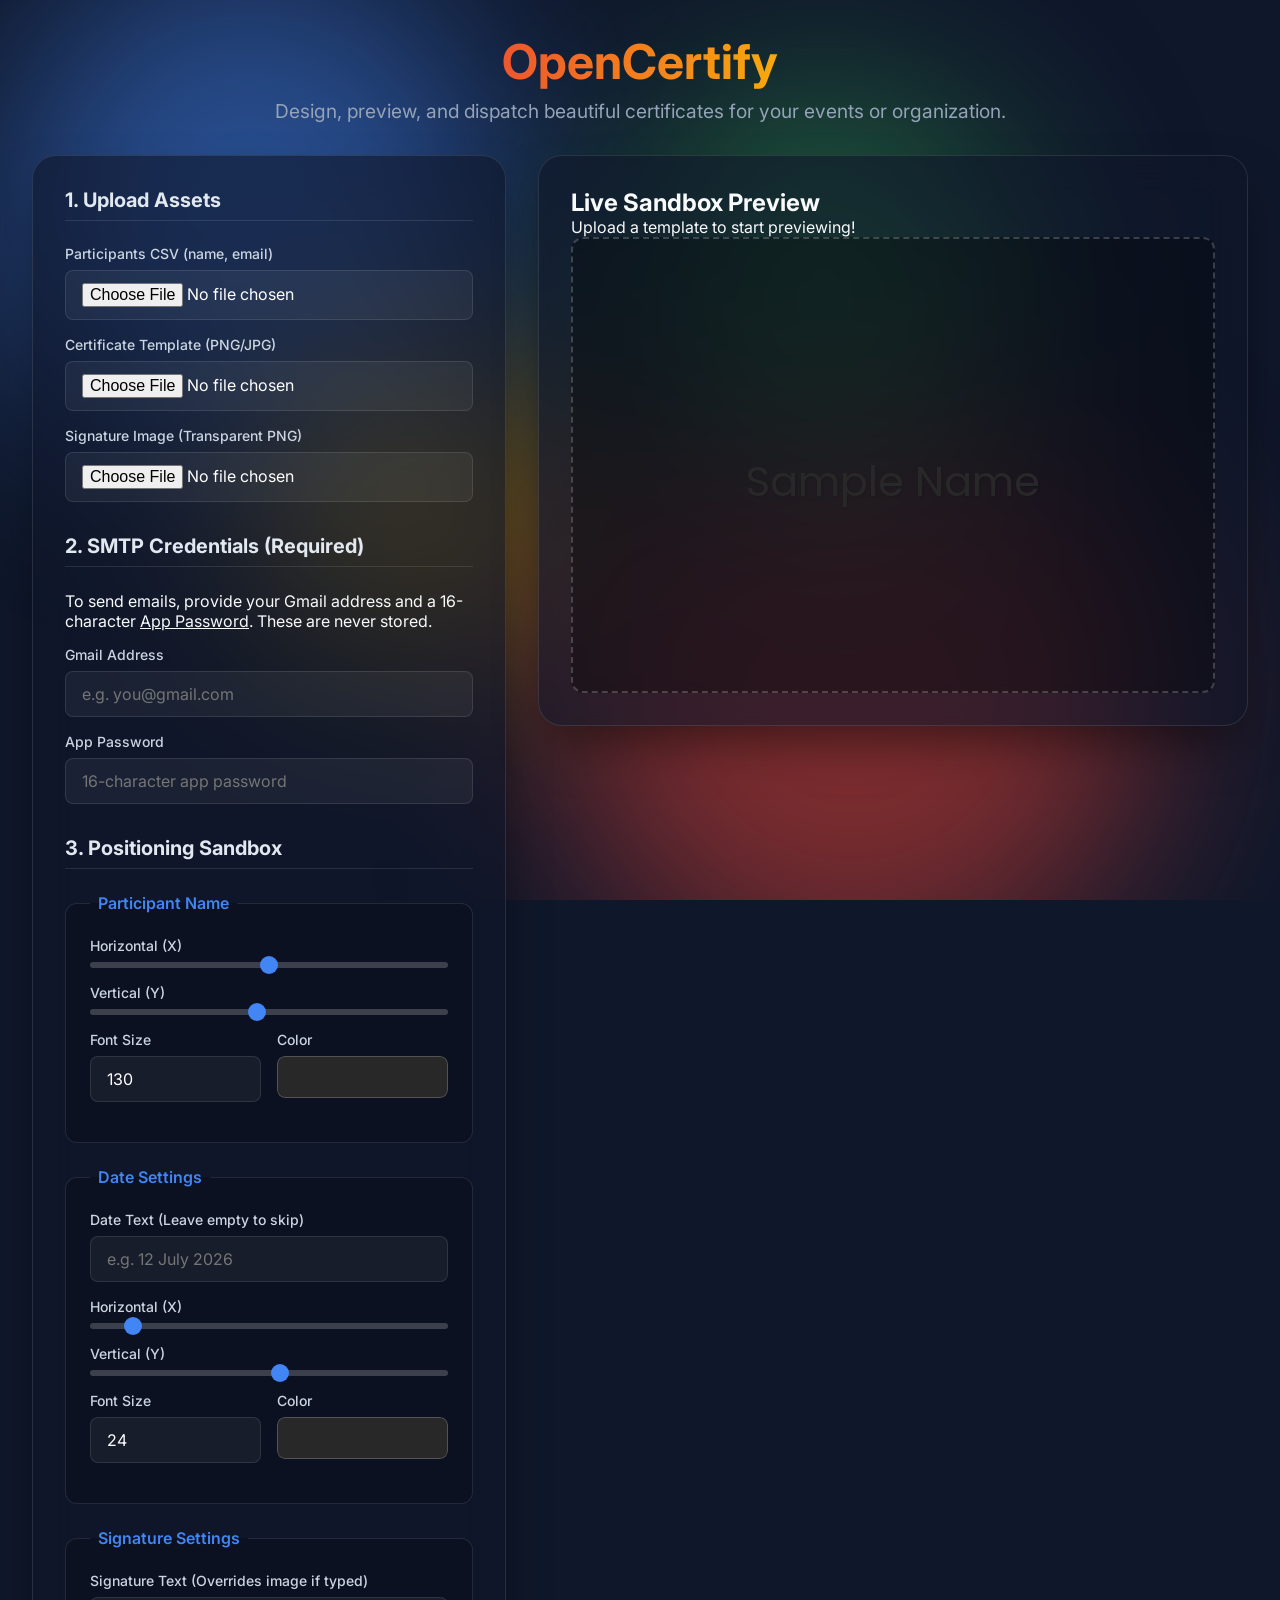
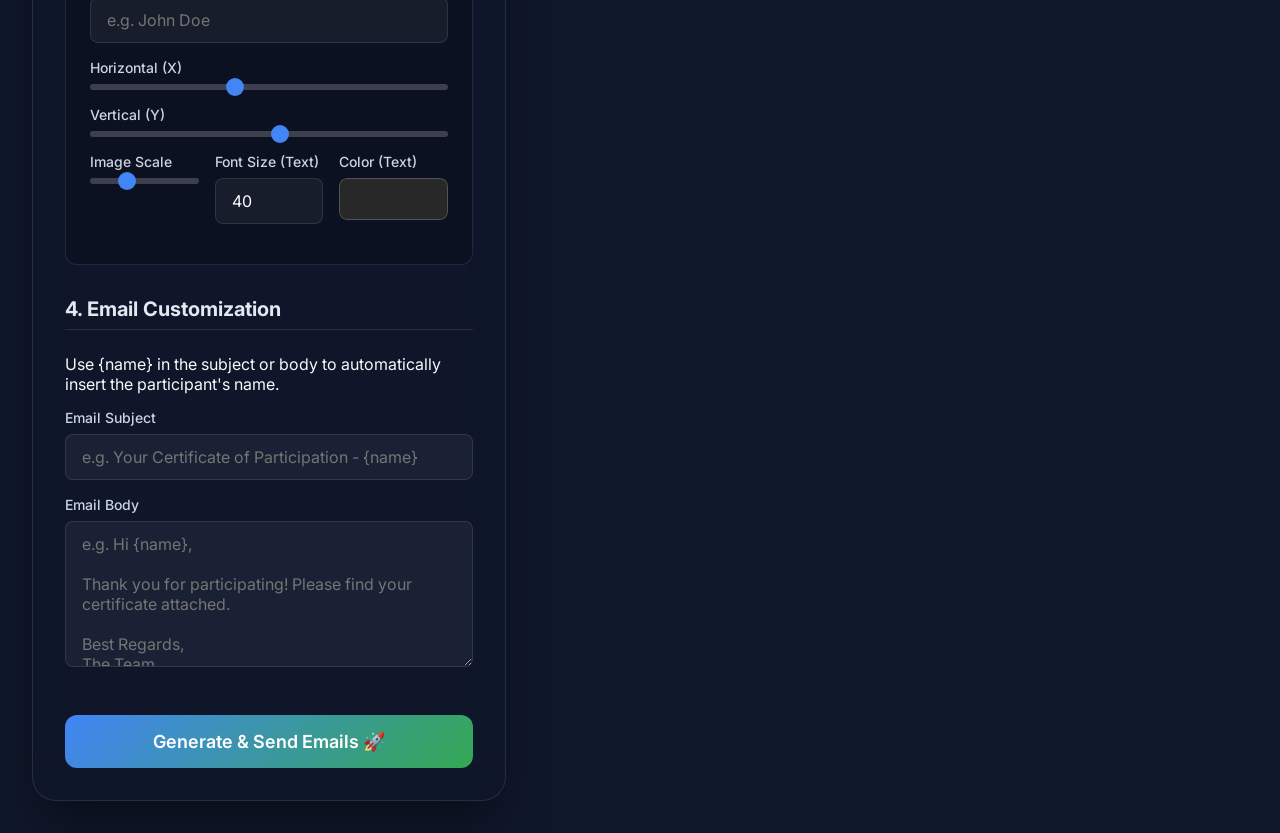
==== static/index.html @ 5f67dcef "Initial commit: OpenCertify SaaS fully responsive and secure" ====
<!DOCTYPE html>
<html lang="en">
<head>
    <meta charset="UTF-8">
    <meta name="viewport" content="width=device-width, initial-scale=1.0">
    <title>OpenCertify</title>
    <link rel="stylesheet" href="style.css?v=4">
    <link href="https://fonts.googleapis.com/css2?family=Inter:wght@300;400;600;700&family=Poppins:ital,wght@1,600&display=swap" rel="stylesheet">
</head>
<body>
    <div class="background-decor">
        <div class="blob blob-1"></div>
        <div class="blob blob-2"></div>
        <div class="blob blob-3"></div>
        <div class="blob blob-4"></div>
    </div>

    <main class="app-container">
        <header class="app-header">
            <h1>OpenCertify</h1>
            <p>Design, preview, and dispatch beautiful certificates for your events or organization.</p>
        </header>

        <div class="layout-grid">
            <!-- Left Column: Controls -->
            <div class="glass-panel controls-panel">
                <form id="certForm">
                    <div class="form-section">
                        <h2>1. Upload Assets</h2>
                        <div class="input-group">
                            <label for="csvFile">Participants CSV (name, email)</label>
                            <input type="file" id="csvFile" name="csvFile" accept=".csv" required>
                        </div>
                        <div class="input-group">
                            <label for="templateFile">Certificate Template (PNG/JPG)</label>
                            <input type="file" id="templateFile" name="templateFile" accept="image/*" required>
                        </div>
                        <div class="input-group">
                            <label for="signatureFile">Signature Image (Transparent PNG)</label>
                            <input type="file" id="signatureFile" name="signatureFile" accept="image/*">
                        </div>
                    </div>

                    <div class="form-section config-section">
                        <h2>2. SMTP Credentials (Required)</h2>
                        <p class="preview-hint" style="margin-bottom: 15px;">To send emails, provide your Gmail address and a 16-character <a href="https://myaccount.google.com/apppasswords" target="_blank" style="color:var(--primary);">App Password</a>. These are never stored.</p>
                        <div class="input-group">
                            <label for="smtpEmail">Gmail Address</label>
                            <input type="email" id="smtpEmail" name="smtpEmail" placeholder="e.g. you@gmail.com" required>
                        </div>
                        <div class="input-group">
                            <label for="smtpPassword">App Password</label>
                            <input type="password" id="smtpPassword" name="smtpPassword" placeholder="16-character app password" required>
                        </div>
                    </div>

                    <div class="form-section config-section">
                        <h2>3. Positioning Sandbox</h2>
                        
                        <!-- Name Settings -->
                        <fieldset>
                            <legend>Participant Name</legend>
                            <div class="slider-group">
                                <label>Horizontal (X)</label>
                                <input type="range" id="nameX" name="nameX" min="0" max="2000" value="1000">
                            </div>
                            <div class="slider-group">
                                <label>Vertical (Y)</label>
                                <input type="range" id="nameY" name="nameY" min="0" max="1500" value="700">
                            </div>
                            <div class="row">
                                <div class="input-group sm">
                                    <label>Font Size</label>
                                    <input type="number" id="nameFontSize" name="nameFontSize" value="130" min="1">
                                </div>
                                <div class="input-group sm">
                                    <label>Color</label>
                                    <input type="color" id="nameColor" name="nameColor" value="#282828">
                                </div>
                            </div>
                        </fieldset>

                        <!-- Date Settings -->
                        <fieldset>
                            <legend>Date Settings</legend>
                            <div class="input-group">
                                <label>Date Text (Leave empty to skip)</label>
                                <input type="text" id="dateText" name="dateText" placeholder="e.g. 12 July 2026">
                            </div>
                            <div class="slider-group">
                                <label>Horizontal (X)</label>
                                <input type="range" id="dateX" name="dateX" min="0" max="2000" value="200">
                            </div>
                            <div class="slider-group">
                                <label>Vertical (Y)</label>
                                <input type="range" id="dateY" name="dateY" min="0" max="1500" value="800">
                            </div>
                            <div class="row">
                                <div class="input-group sm">
                                    <label>Font Size</label>
                                    <input type="number" id="dateFontSize" name="dateFontSize" value="24" min="1">
                                </div>
                                <div class="input-group sm">
                                    <label>Color</label>
                                    <input type="color" id="dateColor" name="dateColor" value="#282828">
                                </div>
                            </div>
                        </fieldset>

                        <!-- Signature Settings -->
                        <fieldset>
                            <legend>Signature Settings</legend>
                            <div class="input-group">
                                <label>Signature Text (Overrides image if typed)</label>
                                <input type="text" id="sigText" name="sigText" placeholder="e.g. John Doe">
                            </div>
                            <div class="slider-group">
                                <label>Horizontal (X)</label>
                                <input type="range" id="sigX" name="sigX" min="0" max="2000" value="800">
                            </div>
                            <div class="slider-group">
                                <label>Vertical (Y)</label>
                                <input type="range" id="sigY" name="sigY" min="0" max="1500" value="800">
                            </div>
                            <div class="row">
                                <div class="input-group sm">
                                    <label>Image Scale</label>
                                    <input type="range" id="sigScale" name="sigScale" min="0.1" max="3" step="0.1" value="1.0">
                                </div>
                                <div class="input-group sm">
                                    <label>Font Size (Text)</label>
                                    <input type="number" id="sigFontSize" name="sigFontSize" value="40" min="1">
                                </div>
                                <div class="input-group sm">
                                    <label>Color (Text)</label>
                                    <input type="color" id="sigColor" name="sigColor" value="#282828">
                                </div>
                            </div>
                        </fieldset>
                    </div>

                    <div class="form-section config-section">
                        <h2>4. Email Customization</h2>
                        <p class="preview-hint" style="margin-bottom: 15px;">Use <code>{name}</code> in the subject or body to automatically insert the participant's name.</p>
                        <div class="input-group">
                            <label for="emailSubject">Email Subject</label>
                            <input type="text" id="emailSubject" name="emailSubject" placeholder="e.g. Your Certificate of Participation - {name}" required>
                        </div>
                        <div class="input-group">
                            <label for="emailBody">Email Body</label>
                            <textarea id="emailBody" name="emailBody" rows="6" placeholder="e.g. Hi {name},&#10;&#10;Thank you for participating! Please find your certificate attached.&#10;&#10;Best Regards,&#10;The Team" required style="background: rgba(255, 255, 255, 0.05); border: 1px solid rgba(255, 255, 255, 0.1); color: #fff; padding: 0.75rem 1rem; border-radius: 8px; font-size: 1rem; width: 100%; resize: vertical;"></textarea>
                        </div>
                    </div>

                    <button type="submit" class="submit-btn">Generate & Send Emails 🚀</button>
                </form>

                <div id="progressContainer" class="hidden">
                    <h3>Terminal Output</h3>
                    <div id="terminal"></div>
                </div>
            </div>

            <!-- Right Column: Sandbox Preview -->
            <div class="glass-panel preview-panel">
                <h2>Live Sandbox Preview</h2>
                <p class="preview-hint">Upload a template to start previewing!</p>
                <div class="sandbox-container" id="sandboxContainer">
                    <img id="previewImage" src="" alt="Certificate Template">
                    <div id="previewName" class="preview-element">Sample Name</div>
                    <div id="previewDate" class="preview-element hidden">12 July 2026</div>
                    <img id="previewSignature" class="preview-element hidden" src="" alt="Signature">
                    <div id="previewSigText" class="preview-element hidden">John Doe</div>
                </div>
            </div>
        </div>
    </main>

    <script src="script.js?v=2"></script>
</body>
</html>
---- static/style.css ----
:root {
    --bg-color: #0f172a;
    --text-color: #f8fafc;
    --glass-bg: rgba(15, 23, 42, 0.6);
    --glass-border: rgba(255, 255, 255, 0.1);
    /* Vibrant Google-inspired colors */
    --google-blue: #4285F4;
    --google-red: #EA4335;
    --google-yellow: #FBBC05;
    --google-green: #34A853;
}

* {
    box-sizing: border-box;
    margin: 0;
    padding: 0;
    font-family: 'Inter', sans-serif;
}

html, body {
    overflow-x: hidden;
    max-width: 100%;
}

body {
    background-color: var(--bg-color);
    color: var(--text-color);
    min-height: 100vh;
    padding: 2rem;
    position: relative;
    overflow-x: hidden;
}

/* Dynamic Background Blobs */
.background-decor {
    position: fixed;
    top: 0;
    left: 0;
    width: 100%;
    height: 100%;
    overflow: hidden;
    z-index: -1;
}

.blob {
    position: absolute;
    filter: blur(100px);
    border-radius: 50%;
    opacity: 0.5;
    animation: float 12s ease-in-out infinite alternate;
}

.blob-1 { top: -5%; left: 0%; width: 500px; height: 500px; background: var(--google-blue); }
.blob-2 { bottom: -10%; right: 10%; width: 600px; height: 600px; background: var(--google-red); animation-delay: -3s; }
.blob-3 { top: 40%; left: 20%; width: 300px; height: 300px; background: var(--google-yellow); animation-delay: -6s; }
.blob-4 { top: 10%; right: 20%; width: 400px; height: 400px; background: var(--google-green); animation-delay: -9s; }

@keyframes float {
    0% { transform: translate(0, 0) scale(1); }
    100% { transform: translate(60px, 60px) scale(1.1); }
}

.app-container {
    max-width: 1600px;
    margin: 0 auto;
}

.app-header {
    text-align: center;
    margin-bottom: 2rem;
}

.app-header h1 {
    font-size: 3rem;
    font-weight: 700;
    margin-bottom: 0.5rem;
    background: linear-gradient(90deg, var(--google-blue), var(--google-red), var(--google-yellow), var(--google-green));
    -webkit-background-clip: text;
    -webkit-text-fill-color: transparent;
}

.app-header p {
    color: #94a3b8;
    font-size: 1.2rem;
}

.layout-grid {
    display: grid;
    grid-template-columns: 1fr 1.5fr;
    gap: 2rem;
    align-items: start;
}

@media (max-width: 1024px) {
    .layout-grid {
        grid-template-columns: 1fr;
    }
}

.glass-panel {
    background: var(--glass-bg);
    backdrop-filter: blur(20px);
    -webkit-backdrop-filter: blur(20px);
    border: 1px solid var(--glass-border);
    border-radius: 24px;
    padding: 2rem;
    box-shadow: 0 25px 50px -12px rgba(0, 0, 0, 0.5);
}

.form-section {
    margin-bottom: 2rem;
}

.form-section h2 {
    font-size: 1.25rem;
    margin-bottom: 1.5rem;
    color: #e2e8f0;
    border-bottom: 1px solid rgba(255, 255, 255, 0.1);
    padding-bottom: 0.5rem;
}

fieldset {
    border: 1px solid rgba(255, 255, 255, 0.1);
    border-radius: 12px;
    padding: 1.5rem;
    margin-bottom: 1.5rem;
    background: rgba(0,0,0,0.2);
}

legend {
    font-weight: 600;
    color: var(--google-blue);
    padding: 0 0.5rem;
}

.row { display: flex; gap: 1rem; margin-bottom: 1rem; }
.input-group { display: flex; flex-direction: column; margin-bottom: 1rem; }
.input-group.sm { flex: 1; margin-bottom: 0; }

label {
    font-size: 0.875rem;
    color: #cbd5e1;
    margin-bottom: 0.5rem;
    font-weight: 500;
}

input[type="text"], input[type="number"], input[type="file"], input[type="email"], input[type="password"], textarea {
    background: rgba(255, 255, 255, 0.05);
    border: 1px solid rgba(255, 255, 255, 0.1);
    color: #fff;
    padding: 0.75rem 1rem;
    border-radius: 8px;
    font-size: 1rem;
    transition: border-color 0.3s ease;
    width: 100%;
    max-width: 100%;
}

input:focus {
    outline: none;
    border-color: var(--google-blue);
}

/* Sliders */
.slider-group {
    display: flex;
    flex-direction: column;
    margin-bottom: 1rem;
}
input[type="range"] {
    -webkit-appearance: none;
    width: 100%;
    height: 6px;
    background: rgba(255, 255, 255, 0.2);
    border-radius: 3px;
    outline: none;
}
input[type="range"]::-webkit-slider-thumb {
    -webkit-appearance: none;
    appearance: none;
    width: 18px;
    height: 18px;
    border-radius: 50%;
    background: var(--google-blue);
    cursor: pointer;
    transition: transform 0.1s;
}
input[type="range"]::-webkit-slider-thumb:hover {
    transform: scale(1.2);
    background: var(--google-red);
}

input[type="color"] {
    background: none; border: none; width: 100%; height: 42px; cursor: pointer; border-radius: 8px;
}
input[type="color"]::-webkit-color-swatch-wrapper { padding: 0; }
input[type="color"]::-webkit-color-swatch { border: 1px solid rgba(255,255,255,0.2); border-radius: 8px; }

.submit-btn {
    width: 100%;
    background: linear-gradient(135deg, var(--google-blue), var(--google-green));
    color: white;
    border: none;
    padding: 1rem;
    font-size: 1.125rem;
    font-weight: 600;
    border-radius: 12px;
    cursor: pointer;
    transition: transform 0.2s, box-shadow 0.2s;
    margin-top: 1rem;
}

.submit-btn:hover {
    transform: translateY(-2px);
    box-shadow: 0 10px 20px -10px var(--google-blue);
}

/* Sandbox Preview Styling */
.preview-panel {
    display: flex;
    flex-direction: column;
}

.sandbox-container {
    position: relative;
    width: 100%;
    aspect-ratio: 1.414 / 1; /* standard A4 landscape approx */
    background: rgba(0, 0, 0, 0.3);
    border: 2px dashed rgba(255,255,255,0.2);
    border-radius: 12px;
    overflow: hidden;
    display: flex;
    justify-content: center;
    align-items: center;
}

.sandbox-container img#previewImage {
    width: 100%;
    height: 100%;
    object-fit: contain;
    position: absolute;
    top: 0;
    left: 0;
    z-index: 1;
}

/* Hide broken image icon when src is empty */
img[src=""] {
    display: none !important;
}

.preview-element {
    position: absolute;
    z-index: 10;
    font-family: 'Poppins', sans-serif;
    white-space: nowrap;
    text-shadow: 1px 1px 2px rgba(0,0,0,0.1);
    transform-origin: top left;
    /* transition removed to allow instant drag/slide feel */
}

.hidden { display: none !important; }

/* Terminal */
#progressContainer {
    margin-top: 2rem;
    background: #000;
    border-radius: 12px;
    padding: 1.5rem;
    border: 1px solid #333;
}
#progressContainer h3 { color: var(--google-green); margin-bottom: 1rem; font-family: monospace; }
#terminal { font-family: monospace; color: #a7f3d0; font-size: 0.9rem; line-height: 1.5; max-height: 250px; overflow-y: auto; white-space: pre-wrap; }
.log-entry { margin-bottom: 0.25rem; animation: fade-in 0.3s ease-out; }

/* Mobile Responsiveness Enhancements */
@media (max-width: 768px) {
    body {
        padding: 1rem;
    }
    .app-header h1 {
        font-size: 2.2rem;
    }
    .app-header p {
        font-size: 1rem;
    }
    .row {
        flex-direction: column;
        gap: 0.5rem;
    }
    .glass-panel {
        padding: 1.5rem;
    }
    .sandbox-container {
        border-radius: 8px;
    }
    .submit-btn {
        padding: 0.8rem;
        font-size: 1rem;
    }
}
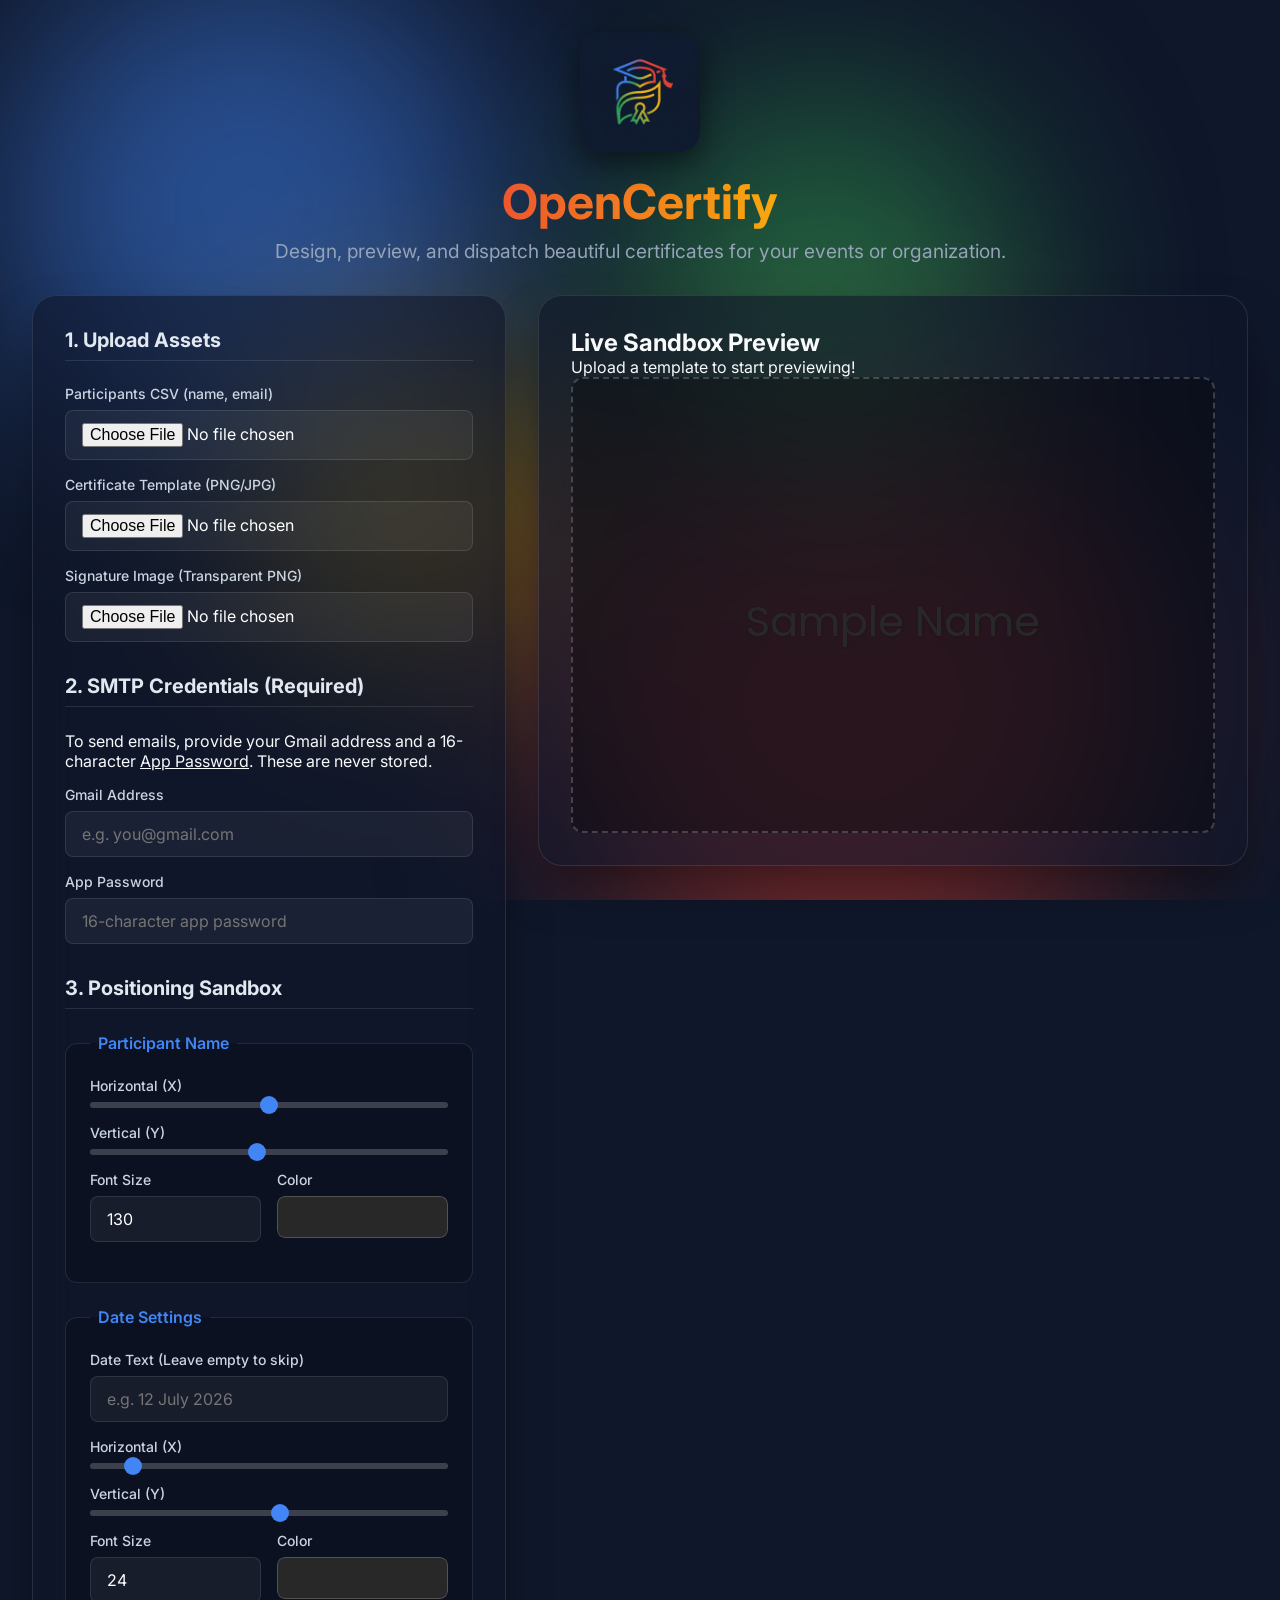
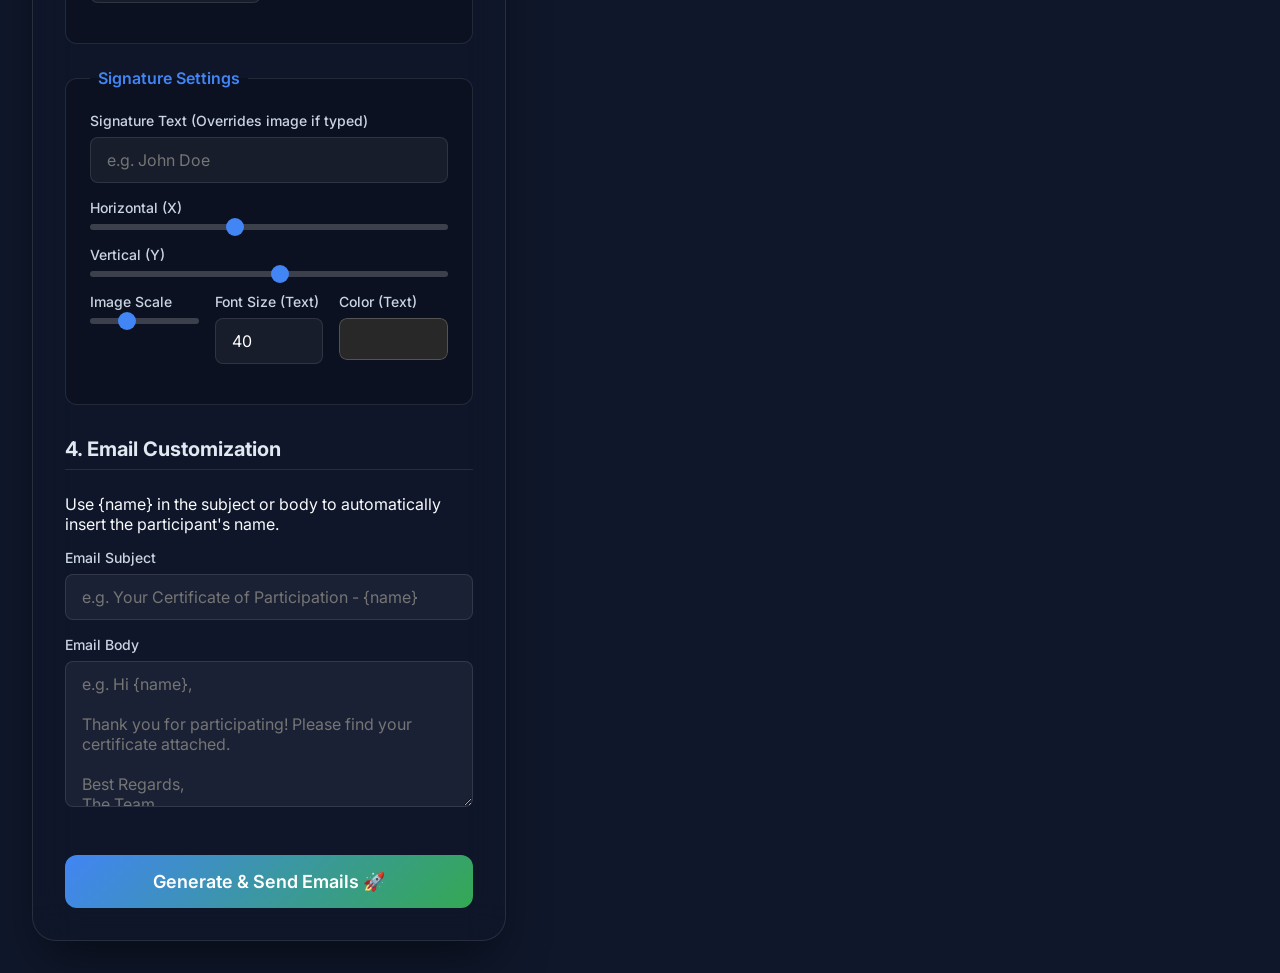
==== commit f34b7dd1: "Add sleek OpenCertify logo" ====
--- a/static/index.html
+++ b/static/index.html
@@ -4,7 +4,7 @@
     <meta charset="UTF-8">
     <meta name="viewport" content="width=device-width, initial-scale=1.0">
     <title>OpenCertify</title>
-    <link rel="stylesheet" href="style.css?v=4">
+    <link rel="stylesheet" href="style.css?v=5">
     <link href="https://fonts.googleapis.com/css2?family=Inter:wght@300;400;600;700&family=Poppins:ital,wght@1,600&display=swap" rel="stylesheet">
 </head>
 <body>
@@ -17,6 +17,7 @@
 
     <main class="app-container">
         <header class="app-header">
+            <img src="logo.jpg" alt="OpenCertify Logo" class="app-logo">
             <h1>OpenCertify</h1>
             <p>Design, preview, and dispatch beautiful certificates for your events or organization.</p>
         </header>
--- a/static/style.css
+++ b/static/style.css
@@ -70,6 +70,14 @@
     margin-bottom: 2rem;
 }
 
+.app-logo {
+    width: 120px;
+    height: 120px;
+    border-radius: 20px;
+    margin-bottom: 1rem;
+    box-shadow: 0 10px 30px rgba(0, 0, 0, 0.5);
+}
+
 .app-header h1 {
     font-size: 3rem;
     font-weight: 700;
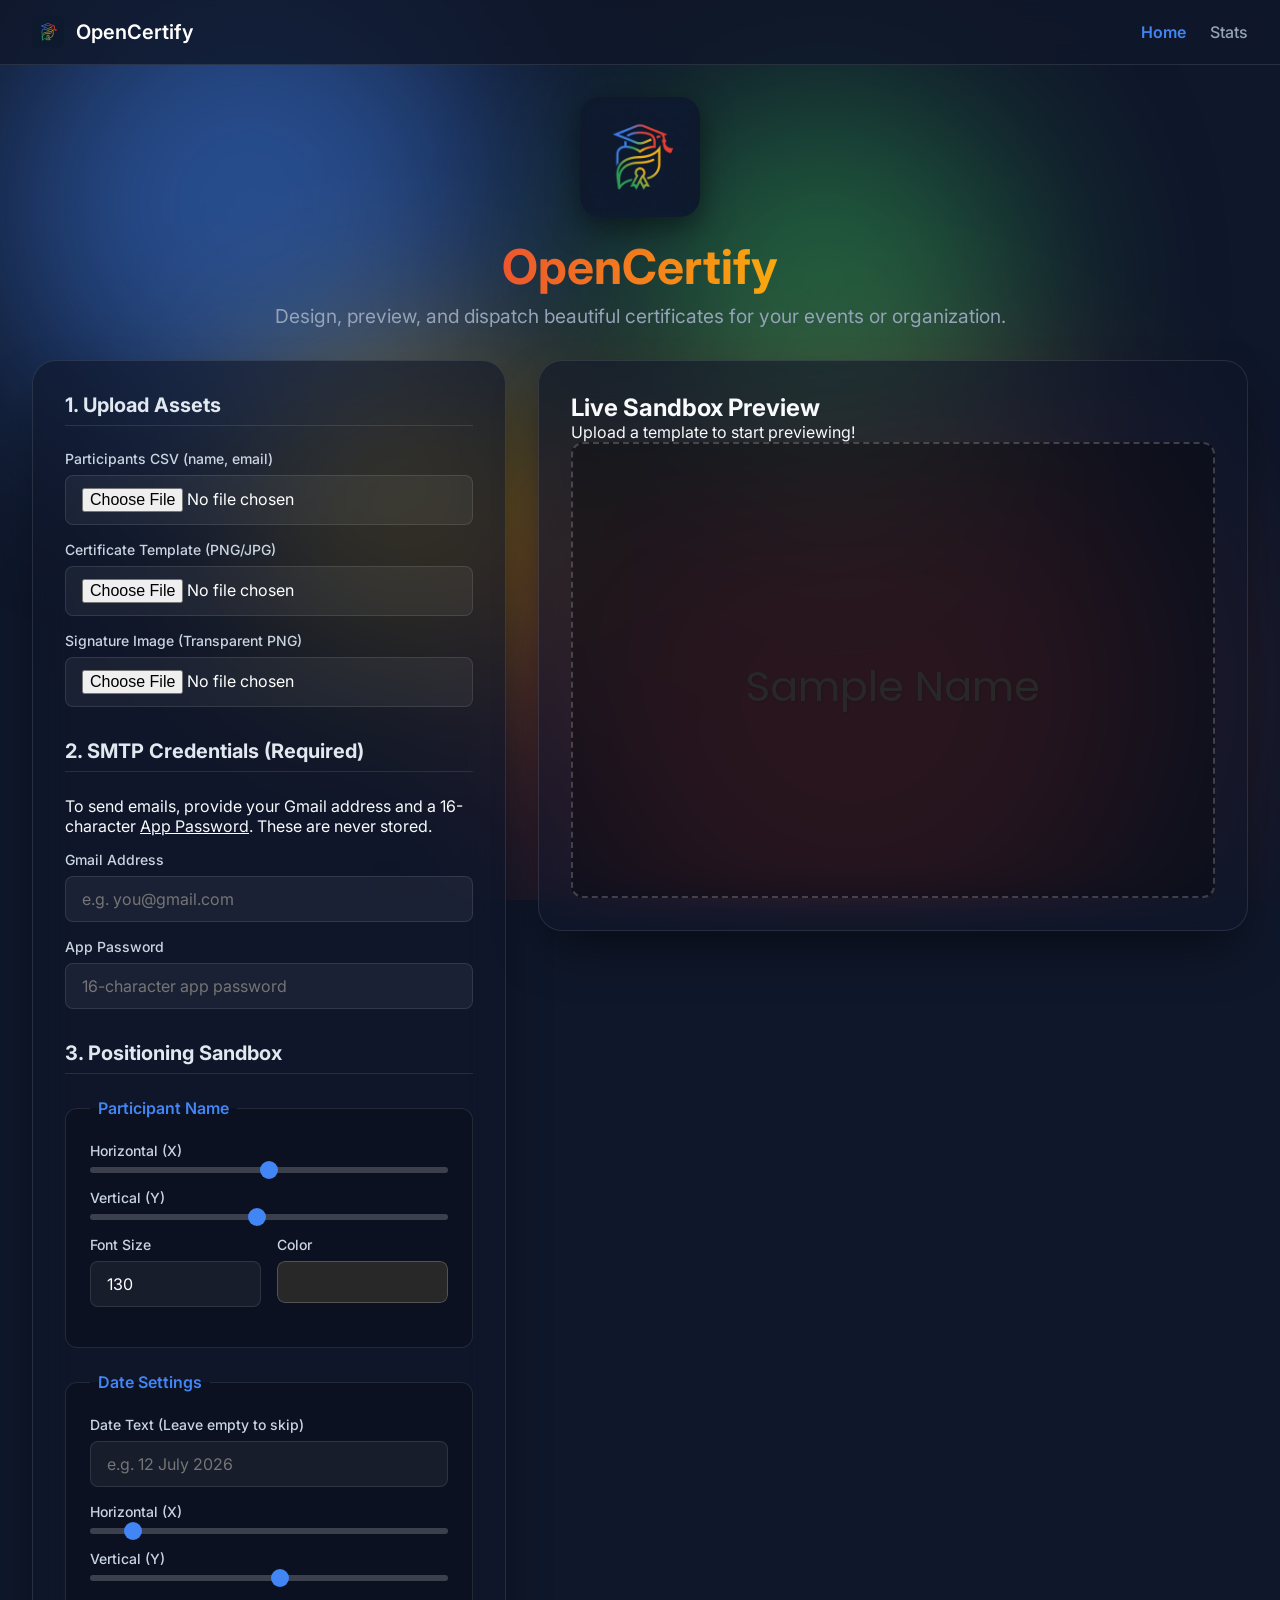
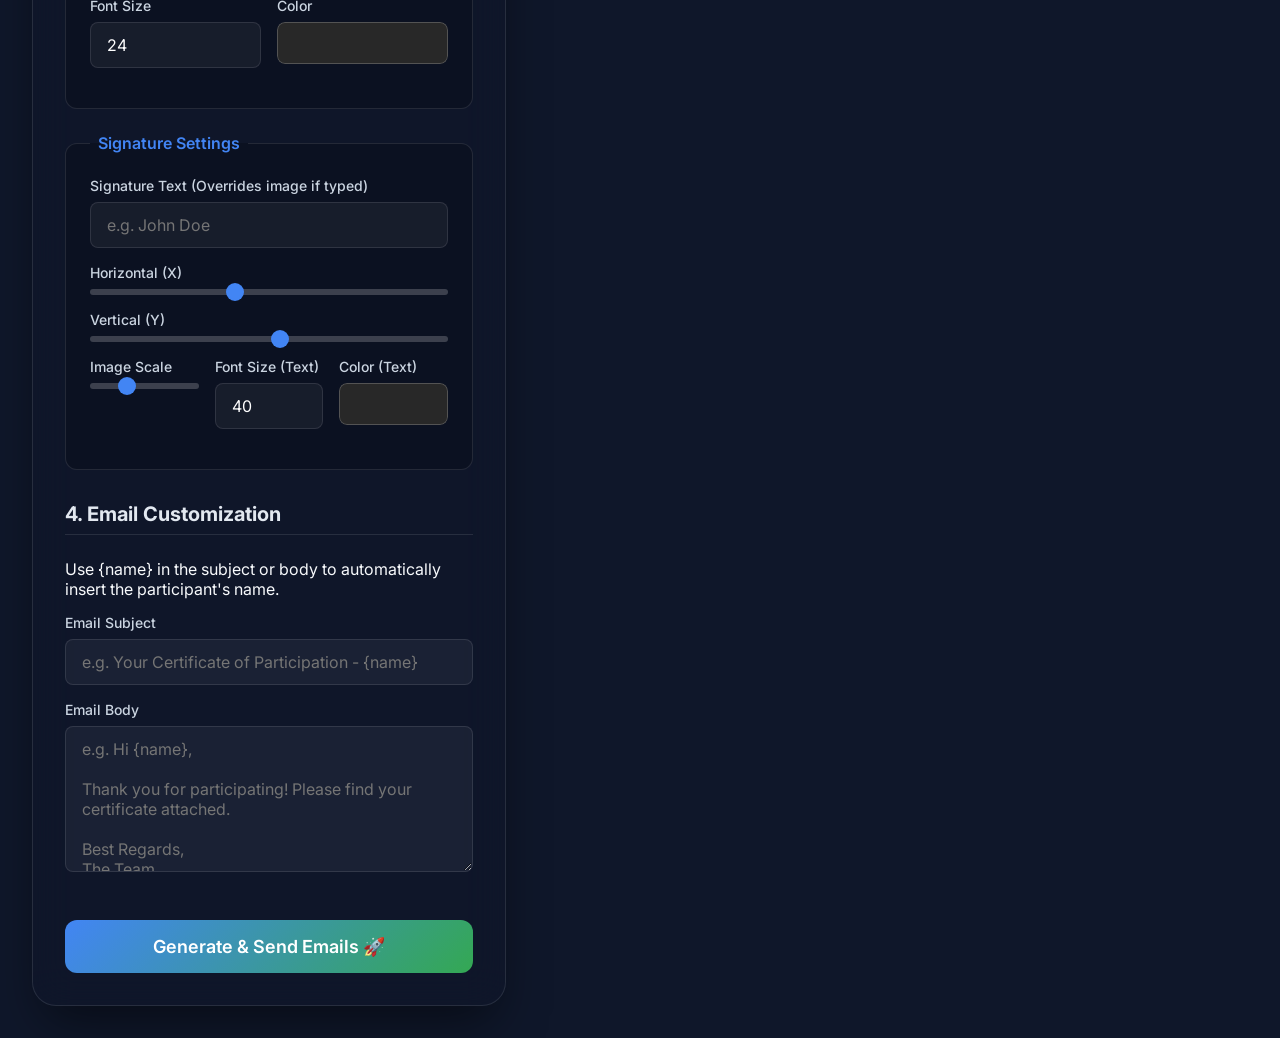
==== commit 1bcb80a6: "Add navbar and stats page showing 3000+ certificates sent" ====
--- a/static/index.html
+++ b/static/index.html
@@ -4,7 +4,8 @@
     <meta charset="UTF-8">
     <meta name="viewport" content="width=device-width, initial-scale=1.0">
     <title>OpenCertify</title>
-    <link rel="stylesheet" href="style.css?v=5">
+    <link rel="icon" href="logo.jpg" type="image/jpeg">
+    <link rel="stylesheet" href="style.css?v=6">
     <link href="https://fonts.googleapis.com/css2?family=Inter:wght@300;400;600;700&family=Poppins:ital,wght@1,600&display=swap" rel="stylesheet">
 </head>
 <body>
@@ -14,6 +15,19 @@
         <div class="blob blob-3"></div>
         <div class="blob blob-4"></div>
     </div>
+
+    <nav class="navbar">
+        <div class="nav-container">
+            <div class="nav-brand">
+                <img src="logo.jpg" alt="Logo" class="nav-logo">
+                <span style="font-weight: 600; color: white;">OpenCertify</span>
+            </div>
+            <div class="nav-links">
+                <a href="/" class="nav-link active">Home</a>
+                <a href="/stats.html" class="nav-link">Stats</a>
+            </div>
+        </div>
+    </nav>
 
     <main class="app-container">
         <header class="app-header">
--- a/static/style.css
+++ b/static/style.css
@@ -26,7 +26,6 @@
     background-color: var(--bg-color);
     color: var(--text-color);
     min-height: 100vh;
-    padding: 2rem;
     position: relative;
     overflow-x: hidden;
 }
@@ -60,9 +59,67 @@
     100% { transform: translate(60px, 60px) scale(1.1); }
 }
 
+/* Navigation Bar */
+.navbar {
+    width: 100%;
+    background: rgba(15, 23, 42, 0.8);
+    backdrop-filter: blur(12px);
+    -webkit-backdrop-filter: blur(12px);
+    border-bottom: 1px solid var(--glass-border);
+    position: sticky;
+    top: 0;
+    z-index: 100;
+    padding: 1rem 2rem;
+    margin-bottom: 2rem;
+}
+
+.nav-container {
+    max-width: 1600px;
+    margin: 0 auto;
+    display: flex;
+    justify-content: space-between;
+    align-items: center;
+}
+
+.nav-brand {
+    display: flex;
+    align-items: center;
+    gap: 0.75rem;
+    font-size: 1.25rem;
+}
+
+.nav-logo {
+    width: 32px;
+    height: 32px;
+    border-radius: 6px;
+}
+
+.nav-links {
+    display: flex;
+    gap: 1.5rem;
+}
+
+.nav-link {
+    color: #94a3b8;
+    text-decoration: none;
+    font-weight: 500;
+    font-size: 1rem;
+    transition: color 0.2s;
+}
+
+.nav-link:hover {
+    color: #fff;
+}
+
+.nav-link.active {
+    color: var(--google-blue);
+    font-weight: 600;
+}
+
 .app-container {
     max-width: 1600px;
     margin: 0 auto;
+    padding: 0 2rem 2rem 2rem;
 }
 
 .app-header {
@@ -283,8 +340,8 @@
 
 /* Mobile Responsiveness Enhancements */
 @media (max-width: 768px) {
-    body {
-        padding: 1rem;
+    .app-container {
+        padding: 0 1rem 1rem 1rem;
     }
     .app-header h1 {
         font-size: 2.2rem;
